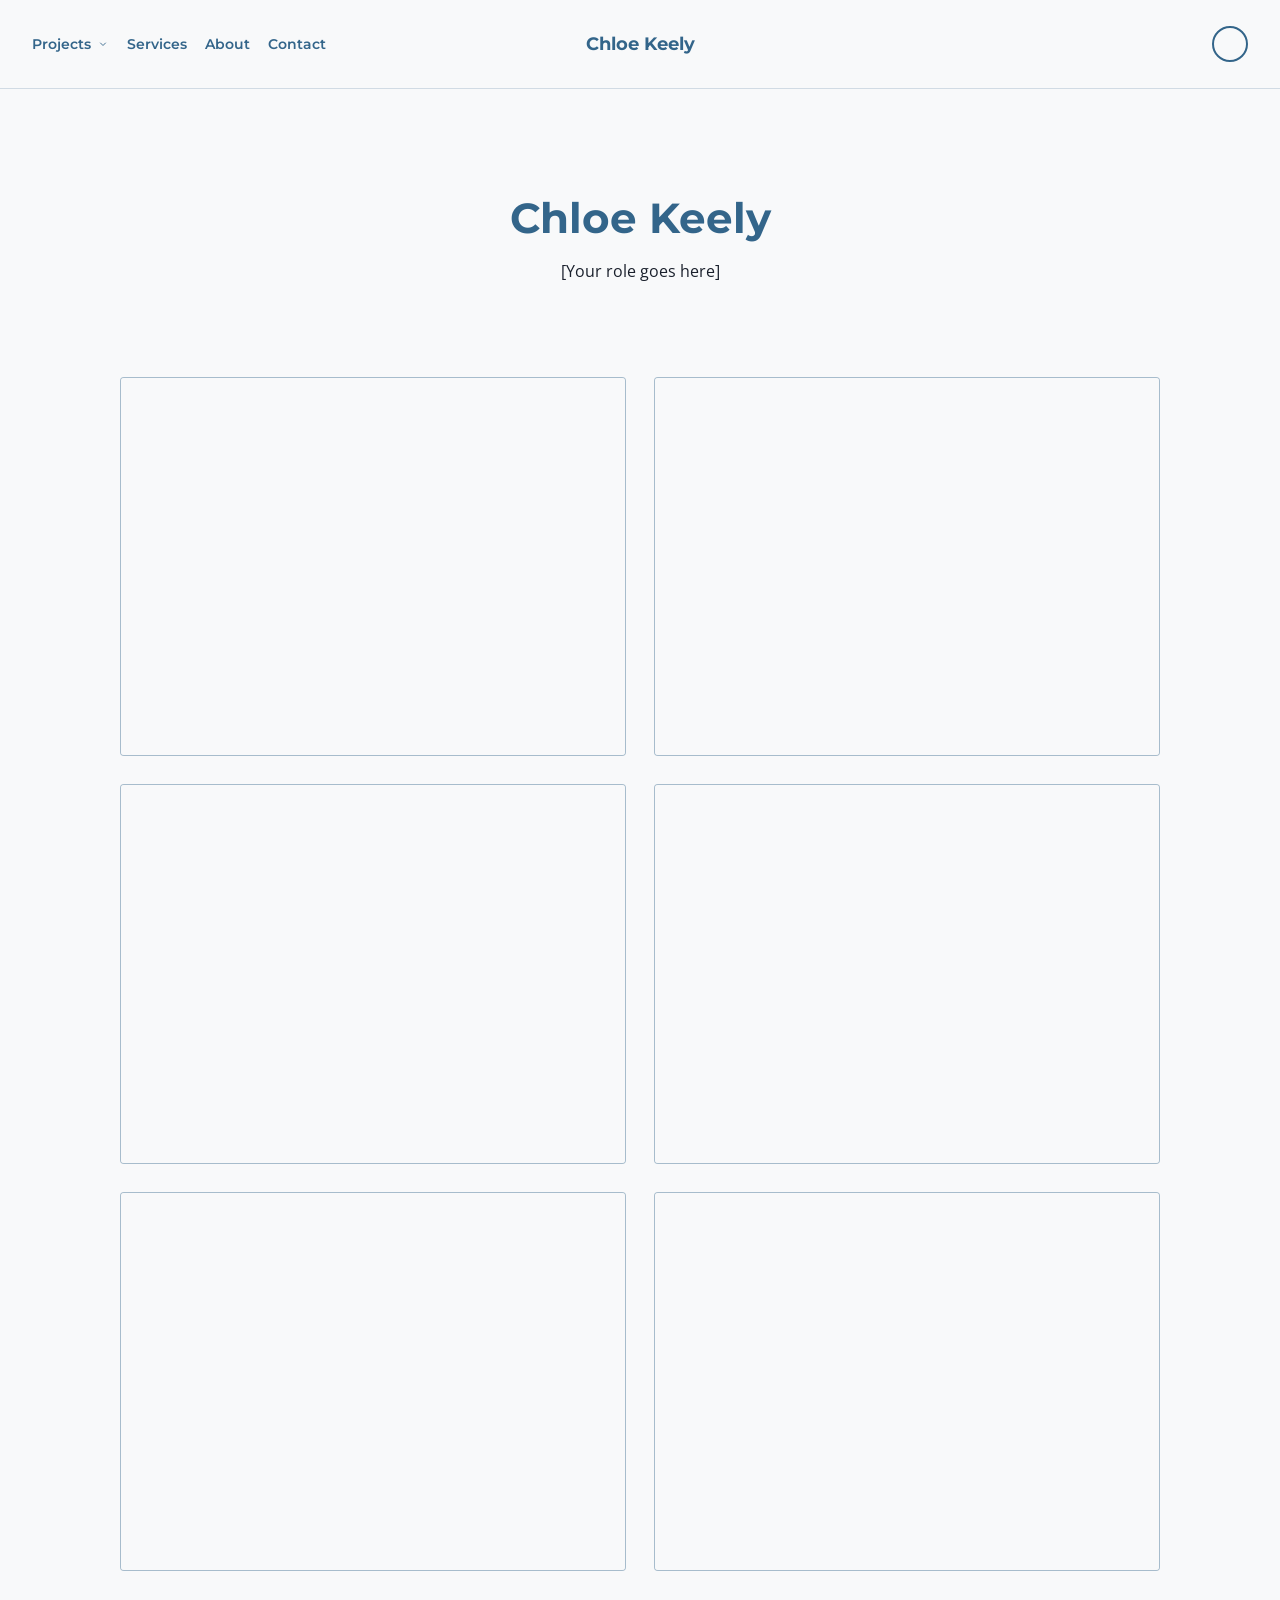
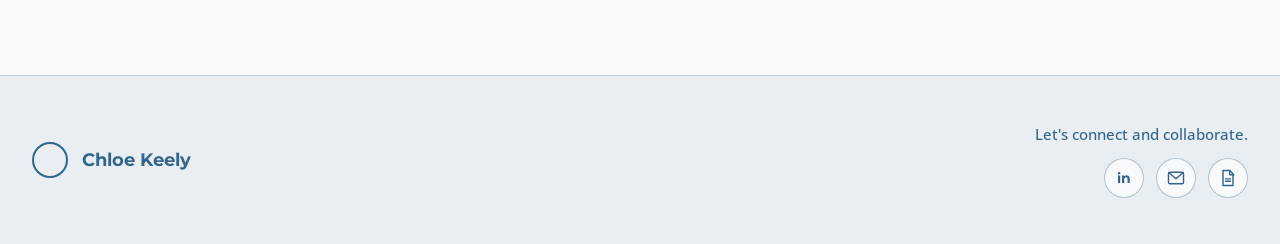
==== index.html @ 915a6cde "New Services Page" ====
<!DOCTYPE html>
<html lang="en">
	<head>
		<meta charset="UTF-8">
		<meta name="viewport" content="width=device-width, initial-scale=1.0">
		<title>Chloe Keely | Portfolio</title>
		<link rel="stylesheet" href="./style.css">
	</head>
	<body>
		<header class="site-header">
			<nav class="site-nav" aria-label="Main navigation">
				<ul class="nav-links">
					<li class="nav-item nav-item--dropdown">
						<a class="nav-dropdown-toggle" href="./index.html#projects">Projects<svg viewBox="0 0 24 24" aria-hidden="true" focusable="false"><path d="m7 10 5 5 5-5"></path></svg></a>
						<ul class="dropdown-menu" id="projects-menu">
							<li><a href="./portfolio-website.html#portfolio-website">Chloe Keely Portfolio Website</a></li>
							<li><a href="./friends-of-the-elephant-seal.html#friends-of-the-elephant-seal">Friends of the Elephant Seal</a></li>
							<li><a href="./meetthecreek.html#meet-the-creek">Meet the Creek</a></li>
							<li><a class="all-projects-link" href="#projects">All projects<svg viewBox="0 0 24 24" aria-hidden="true" focusable="false"><path d="M5 12h14m-6-6 6 6-6 6"></path></svg></a></li>
						</ul>
					</li>
					<li class="nav-item"><a href="./services.html">Services</a></li>
					<li><a href="./about.html#about">About</a></li>
					<li><a href="#contact">Contact</a></li>
				</ul>

				<a class="site-name" href="#home">Chloe Keely</a>

				<span class="nav-icon-placeholder" aria-hidden="true"></span>
			</nav>
		</header>

		<main>
			<section class="hero" id="home" aria-labelledby="hero-title">
				<h1 id="hero-title">Chloe Keely</h1>
				<p class="hero-subtitle">[Your role goes here]</p>
			</section>

			<section class="portfolio" id="projects" aria-label="Selected projects">
				<article class="project-card">
					<a class="project-card-link" href="./portfolio-website.html#portfolio-website">
						<div class="project-image" role="img" aria-label="Chloe Keely Portfolio Website project image placeholder"></div>
						<div class="project-description">
							<h2>Chloe Keely Portfolio Website</h2>
							<p>A portfolio website project. Project details coming soon.</p>
						</div>
					</a>
				</article>
				<article class="project-card">
					<a class="project-card-link" href="./friends-of-the-elephant-seal.html#friends-of-the-elephant-seal">
						<div class="project-image" role="img" aria-label="Friends of the Elephant Seal project image placeholder"></div>
						<div class="project-description">
							<h2>Friends of the Elephant Seal</h2>
							<p>A project for Friends of the Elephant Seal. Project details coming soon.</p>
						</div>
					</a>
				</article>
				<article class="project-card">
					<a class="project-card-link" href="./meetthecreek.html#meet-the-creek">
						<div class="project-image" role="img" aria-label="Meet the Creek project image placeholder"></div>
						<div class="project-description">
							<h2>Meet the Creek</h2>
							<p>Designed an augmented-reality educational experience to promote environmental stewardship.</p>
						</div>
					</a>
				</article>
				<article class="project-card">
					<a class="project-card-link" href="./splunk-cisco.html#splunk-cisco">
						<div class="project-image" role="img" aria-label="Splunk / Cisco project image placeholder"></div>
						<div class="project-description">
							<h2>Splunk / Cisco</h2>
							<p>A project involving Splunk and Cisco. Project details coming soon.</p>
						</div>
					</a>
				</article>
				<article class="project-card">
					<a class="project-card-link" href="./cal-poly-honors-program.html#cal-poly-honors-program">
						<div class="project-image" role="img" aria-label="Cal Poly Honors Program project image placeholder"></div>
						<div class="project-description">
							<h2>Cal Poly Honors Program</h2>
							<p>A project for the Cal Poly Honors Program. Project details coming soon.</p>
						</div>
					</a>
				</article>
				<article class="project-card">
					<div class="project-image" role="img" aria-label="Project placeholder image"></div>
					<div class="project-description">
						<h2>Project Placeholder</h2>
						<p>[Add a short description of this project.]</p>
					</div>
				</article>
			</section>
		</main>

		<footer class="site-footer">
			<div class="footer-inner">
				<div class="footer-brand">
					<span class="nav-icon-placeholder" aria-hidden="true"></span>
					<span class="footer-name">Chloe Keely</span>
				</div>
				<div class="footer-contact">
					<p>Let's connect and collaborate.</p>
					<div class="footer-icons" role="group" aria-label="Contact icon placeholders">
						<span class="footer-icon-placeholder" role="img" aria-label="LinkedIn icon placeholder"><span aria-hidden="true">in</span></span>
						<span class="footer-icon-placeholder" role="img" aria-label="Email icon placeholder">
							<svg viewBox="0 0 24 24" aria-hidden="true" focusable="false">
								<rect x="3" y="5" width="18" height="14" rx="1.5"></rect>
								<path d="m4 6 8 7 8-7"></path>
							</svg>
						</span>
						<span class="footer-icon-placeholder" role="img" aria-label="Resume PDF icon placeholder">
							<svg viewBox="0 0 24 24" aria-hidden="true" focusable="false">
								<path d="M6 3h8l4 4v14H6z"></path>
								<path d="M14 3v5h5M9 13h6M9 16h6"></path>
							</svg>
						</span>
					</div>
				</div>
			</div>
		</footer>
		<script src="./script.js" defer></script>
	</body>
</html>
---- style.css ----
@import url('https://fonts.googleapis.com/css2?family=Montserrat:wght@600;700&family=Open+Sans:wght@400;500&display=swap');

:root {
	color-scheme: light;
	--color-canvas: #F8F9FA;
	--color-text: #1A202C;
	--color-structure: #33658A;
	--color-container: #33658A;
	--color-spotlight: #55DDE0;
	--color-interactive: #55DDE0;
	--font-body: 'Open Sans', sans-serif;
	--font-heading: 'Montserrat', sans-serif;
}

*,
*::before,
*::after {
	box-sizing: border-box;
}

html {
	min-width: 320px;
	scroll-behavior: smooth;
}

body {
	min-height: 100vh;
	margin: 0;
	background: var(--color-canvas);
	color: var(--color-text);
	font-family: var(--font-body);
	font-size: 16px;
	font-weight: 400;
	line-height: 1.6;
}

a {
	color: inherit;
	text-decoration: none;
}

a:focus-visible {
	outline: 3px solid var(--color-interactive);
	outline-offset: 4px;
}

.site-header {
	position: relative;
	z-index: 2;
	border-bottom: 1px solid rgb(51 101 138 / 20%);
}

.site-footer {
	border-top: 1px solid rgb(51 101 138 / 20%);
	background: #E8EEF1;
}

.footer-inner {
	display: flex;
	width: min(100% - 64px, 1280px);
	min-height: 168px;
	margin-inline: auto;
	padding-block: 32px;
	align-items: center;
	justify-content: space-between;
	gap: 32px;
}

.footer-brand {
	display: flex;
	align-items: center;
	gap: 14px;
}

.footer-name {
	color: var(--color-structure);
	font-family: var(--font-heading);
	font-size: 18px;
	font-weight: 700;
}

.footer-contact {
	display: flex;
	flex-direction: column;
	align-items: flex-end;
	gap: 12px;
}

.footer-contact p {
	margin: 0;
	color: var(--color-structure);
	font-size: 15px;
	font-weight: 500;
}

.footer-icons {
	display: flex;
	align-items: center;
	gap: 12px;
}

.footer-icon-placeholder {
	display: grid;
	width: 40px;
	height: 40px;
	place-items: center;
	border: 1px solid rgb(51 101 138 / 36%);
	border-radius: 50%;
	background: var(--color-canvas);
	color: var(--color-structure);
}

.footer-icon-placeholder > span {
	font-family: var(--font-heading);
	font-size: 14px;
	font-weight: 700;
}

.footer-icon-placeholder svg {
	width: 20px;
	height: 20px;
	fill: none;
	stroke: currentColor;
	stroke-linecap: round;
	stroke-linejoin: round;
	stroke-width: 1.7;
}

.site-nav {
	display: grid;
	width: min(100% - 64px, 1280px);
	min-height: 88px;
	margin-inline: auto;
	grid-template-columns: minmax(0, 1fr) auto minmax(0, 1fr);
	align-items: center;
}

.nav-links {
	display: flex;
	align-items: center;
	gap: 18px;
	margin: 0;
	padding: 0;
	list-style: none;
}

.nav-links > li {
	position: relative;
}

.nav-links > li > a,
.nav-dropdown-toggle,
.site-name {
	color: var(--color-structure);
	font-family: var(--font-heading);
	font-size: 14px;
	font-weight: 600;
}

.nav-links > li > a {
	display: inline-block;
	padding-block: 12px;
	transition: color 160ms ease;
}

.nav-dropdown-toggle {
	display: inline-flex;
	align-items: center;
	gap: 6px;
	padding: 12px 0;
	border: 0;
	background: transparent;
	cursor: pointer;
	transition: color 160ms ease;
}

.nav-links > li > a.nav-dropdown-toggle {
	display: inline-flex;
	padding-block: 12px;
}

.nav-dropdown-toggle svg {
	width: 12px;
	height: 12px;
	fill: none;
	stroke: currentColor;
	stroke-linecap: round;
	stroke-linejoin: round;
	stroke-width: 1.8;
	transition: transform 160ms ease;
}

.nav-item--dropdown.is-open > .nav-dropdown-toggle svg,
.nav-item--dropdown:hover > .nav-dropdown-toggle svg,
.nav-item--dropdown:has(> a.nav-dropdown-toggle:focus-visible) > .nav-dropdown-toggle svg {
	transform: rotate(180deg);
}

.nav-links > li > a:hover,
.nav-links > li > a:focus-visible,
.nav-dropdown-toggle:hover,
.nav-dropdown-toggle:focus-visible {
	color: var(--color-container);
	font-weight: 700;
}

.site-name:hover {
	color: var(--color-container);
}

.site-name {
	justify-self: center;
	white-space: nowrap;
	font-size: 18px;
	font-weight: 700;
}

.nav-icon-placeholder {
	width: 36px;
	height: 36px;
	justify-self: end;
	border: 2px solid var(--color-structure);
	border-radius: 50%;
}

.dropdown-menu {
	position: absolute;
	top: 100%;
	left: -16px;
	display: grid;
	min-width: 190px;
	margin: 0;
	padding: 8px;
	border: 1px solid rgb(51 101 138 / 24%);
	border-radius: 4px;
	background: var(--color-canvas);
	box-shadow: 0 12px 28px rgb(51 101 138 / 12%);
	list-style: none;
	opacity: 0;
	pointer-events: none;
	transform: translateY(6px);
	transition: opacity 160ms ease, transform 160ms ease;
	visibility: hidden;
}

.nav-item--dropdown.is-open .dropdown-menu,
.nav-item--dropdown:has(> a.nav-dropdown-toggle:focus-visible) .dropdown-menu {
	opacity: 1;
	pointer-events: auto;
	transform: translateY(0);
	visibility: visible;
}

@media (hover: hover) and (pointer: fine) {
	.nav-item--dropdown:hover .dropdown-menu {
		opacity: 1;
		pointer-events: auto;
		transform: translateY(0);
		visibility: visible;
	}
}

.dropdown-menu a {
	display: block;
	padding: 8px 10px;
	border-radius: 2px;
	color: var(--color-text);
	font-size: 14px;
	line-height: 1.4;
}

.dropdown-menu .all-projects-link {
	display: flex;
	align-items: center;
	justify-content: space-between;
	gap: 16px;
}

.all-projects-link svg {
	flex: 0 0 16px;
	width: 16px;
	height: 16px;
	fill: none;
	stroke: currentColor;
	stroke-linecap: round;
	stroke-linejoin: round;
	stroke-width: 1.8;
}

.dropdown-menu a:hover,
.dropdown-menu a:focus-visible {
	background:
		linear-gradient(135deg, rgb(38 120 183 / 26%), transparent 58%),
		linear-gradient(315deg, rgb(85 221 224 / 22%), transparent 52%),
		var(--color-canvas);
	color: var(--color-structure);
	font-weight: 700;
}

.hero {
	padding: 104px 24px 92px;
	text-align: center;
}

.project-page {
	width: min(100%, 1280px);
	margin-inline: auto;
	padding-inline: clamp(16px, 4vw, 64px);
}

.about-page {
	width: min(100% - 64px, 1120px);
	margin-inline: auto;
}

.about-layout {
	display: grid;
	grid-template-columns: minmax(220px, 0.8fr) minmax(0, 1.2fr);
	align-items: start;
	gap: clamp(32px, 6vw, 80px);
	padding-block: clamp(48px, 8vw, 88px) 96px;
}

.about-portrait {
	display: grid;
	width: 100%;
	aspect-ratio: 3 / 4;
	place-items: center;
	border: 1px solid rgb(51 101 138 / 24%);
	border-radius: 4px;
	background:
		linear-gradient(135deg, rgb(38 120 183 / 26%), transparent 58%),
		linear-gradient(315deg, rgb(85 221 224 / 22%), transparent 52%),
		var(--color-canvas);
	color: var(--color-structure);
	text-align: center;
}

.about-portrait span {
	max-width: 18ch;
	padding: 20px;
	font-family: var(--font-heading);
	font-size: 14px;
	font-weight: 600;
}

.about-copy h1 {
	margin: 0;
	color: var(--color-structure);
	font-family: var(--font-heading);
	font-size: 42px;
	font-weight: 700;
	line-height: 1.2;
}

.about-block {
	margin-top: 28px;
}

.about-block h2 {
	margin: 0 0 8px;
	color: var(--color-structure);
	font-family: var(--font-heading);
	font-size: 18px;
	font-weight: 700;
	line-height: 1.4;
}

.about-block p {
	margin: 0;
	font-size: 16px;
	line-height: 1.6;
}

.about-actions {
	display: flex;
	justify-content: center;
	flex-wrap: wrap;
	gap: 12px;
	margin-top: 32px;
}

.about-action {
	display: inline-flex;
	min-width: 124px;
	padding: 11px 20px;
	align-items: center;
	justify-content: center;
	gap: 8px;
	border: 1px solid var(--color-container);
	border-radius: 8px;
	background: var(--color-container);
	color: #FFFFFF;
	font-family: var(--font-body);
	font-size: 15px;
	font-weight: 600;
	line-height: 1.4;
}

.about-action svg {
	flex: 0 0 18px;
	width: 18px;
	height: 18px;
	fill: none;
	stroke: currentColor;
	stroke-linecap: round;
	stroke-linejoin: round;
	stroke-width: 1.8;
}

.about-action--copy {
	border-color: rgb(51 101 138 / 36%);
	background:
		linear-gradient(135deg, rgb(38 120 183 / 42%), transparent 58%),
		linear-gradient(315deg, rgb(85 221 224 / 36%), transparent 52%),
		var(--color-canvas);
	color: var(--color-text);
}

button.about-action:not(:disabled) {
	cursor: pointer;
}

button.about-action:hover {
	border-color: var(--color-interactive);
	background: var(--color-interactive);
	color: var(--color-text);
}

.about-action:focus-visible {
	outline: 3px solid var(--color-interactive);
	outline-offset: 3px;
}

.about-action:disabled {
	border-color: rgb(51 101 138 / 36%);
	background: #E8EEF1;
	color: var(--color-structure);
}

.about-action--resume:disabled {
	background:
		linear-gradient(135deg, rgb(38 120 183 / 42%), transparent 58%),
		linear-gradient(315deg, rgb(85 221 224 / 36%), transparent 52%),
		var(--color-canvas);
	color: var(--color-text);
}

.email-toast[hidden] {
	display: none;
}

.email-toast {
	position: fixed;
	right: 24px;
	bottom: 24px;
	z-index: 5;
	display: flex;
	max-width: min(400px, calc(100vw - 32px));
	align-items: center;
	gap: 10px;
	padding: 14px 18px;
	border: 1px solid rgb(51 101 138 / 20%);
	border-radius: 8px;
	background: #FFFFFF;
	box-shadow: 0 8px 24px rgb(51 101 138 / 16%);
	color: var(--color-text);
	opacity: 0;
	transform: translateY(8px);
	transition: opacity 180ms ease, transform 180ms ease;
}

.email-toast.is-visible {
	opacity: 1;
	transform: translateY(0);
}

.email-toast-icon {
	flex: 0 0 20px;
	width: 20px;
	height: 20px;
	fill: none;
	stroke: #237A57;
	stroke-linecap: round;
	stroke-linejoin: round;
	stroke-width: 1.8;
}

.project-hero {
	display: grid;
	grid-template-columns: minmax(0, 1.05fr) minmax(280px, 0.95fr);
	align-items: center;
	gap: clamp(32px, 6vw, 80px);
	padding-block: 80px 64px;
}

.project-hero h1 {
	margin: 0;
	color: var(--color-structure);
	font-family: var(--font-heading);
	font-size: 48px;
	font-weight: 700;
	line-height: 1.2;
}

.project-hero p {
	max-width: 66ch;
	margin: 20px 0 0;
	font-size: 18px;
	line-height: 1.65;
}

.project-hero-media {
	display: grid;
	width: 100%;
	aspect-ratio: 4 / 3;
	place-items: center;
	border: 1px solid rgb(51 101 138 / 24%);
	border-radius: 4px;
	background:
		linear-gradient(135deg, rgb(38 120 183 / 26%), transparent 58%),
		linear-gradient(315deg, rgb(85 221 224 / 22%), transparent 52%),
		var(--color-canvas);
	color: var(--color-structure);
}

.project-hero-media span {
	font-family: var(--font-heading);
	font-size: 14px;
	font-weight: 600;
}

.project-facts {
	display: grid;
	grid-template-columns: repeat(3, minmax(0, 1fr));
	gap: 20px;
}

.project-fact {
	min-height: 168px;
	padding: 24px;
	border: 1px solid rgb(51 101 138 / 24%);
	border-top: 4px solid var(--color-interactive);
	border-radius: 4px;
	background: #FFFFFF;
	text-align: center;
}

.project-fact h2 {
	margin: 0;
	color: var(--color-structure);
	font-family: var(--font-heading);
	font-size: 18px;
	font-weight: 700;
	line-height: 1.4;
}

.project-fact p {
	margin: 12px 0 0;
	font-size: 15px;
	line-height: 1.55;
}

.project-overview {
	display: grid;
	grid-template-columns: minmax(180px, 1fr) minmax(0, 2fr);
	gap: 32px;
	margin-top: 64px;
	padding-block: 32px 40px;
	border-top: 1px solid rgb(51 101 138 / 24%);
	border-bottom: 1px solid rgb(51 101 138 / 24%);
}

.project-overview h2 {
	margin: 0;
	color: var(--color-structure);
	font-family: var(--font-heading);
	font-size: 28px;
	font-weight: 700;
	line-height: 1.3;
}

.project-overview p {
	max-width: 68ch;
	margin: 0;
	font-size: 16px;
	line-height: 1.7;
}

.project-copy-section {
	max-width: 76ch;
}

.project-detail-section {
	padding-block: 40px;
}

.project-copy-section h2 {
	margin: 0;
	color: var(--color-structure);
	font-family: var(--font-heading);
	font-size: 28px;
	font-weight: 700;
	line-height: 1.3;
}

.project-copy-section p {
	margin: 16px 0 0;
	font-size: 16px;
	line-height: 1.7;
}

.services-page {
	width: min(100% - 64px, 1120px);
	margin-inline: auto;
}

.services-hero {
	display: grid;
	grid-template-columns: minmax(0, 1fr) minmax(280px, 0.9fr);
	align-items: center;
	gap: clamp(32px, 6vw, 80px);
	padding-block: 80px 64px;
	border-bottom: 1px solid rgb(51 101 138 / 24%);
}

.services-hero h1 {
	margin: 0;
	color: var(--color-structure);
	font-family: var(--font-heading);
	font-size: 48px;
	font-weight: 700;
	line-height: 1.2;
}

.services-hero p {
	max-width: 56ch;
	margin: 0;
	padding-left: 24px;
	border-left: 4px solid var(--color-interactive);
	font-size: 18px;
	line-height: 1.65;
}

.service-list {
	display: grid;
	grid-template-columns: repeat(3, minmax(0, 1fr));
	gap: 20px;
	padding-block: 40px 72px;
}

.service-card {
	min-height: 220px;
	padding: 28px 24px;
	border: 1px solid rgb(51 101 138 / 24%);
	border-top: 4px solid var(--color-interactive);
	border-radius: 4px;
	background: #FFFFFF;
	text-align: center;
}

.service-card h2 {
	margin: 0;
	color: var(--color-structure);
	font-family: var(--font-heading);
	font-size: 20px;
	font-weight: 700;
	line-height: 1.4;
}

.service-card p {
	margin: 14px 0 0;
	font-size: 15px;
	line-height: 1.6;
}

.work-history {
	padding-block: 40px 80px;
	border-top: 1px solid rgb(51 101 138 / 24%);
}

.work-history > h2 {
	margin: 0 0 28px;
	color: var(--color-structure);
	font-family: var(--font-heading);
	font-size: 32px;
	font-weight: 700;
	line-height: 1.3;
}

.experience + .experience {
	margin-top: 32px;
}

.experience-header {
	display: flex;
	flex-wrap: wrap;
	align-items: center;
	justify-content: space-between;
	gap: 20px;
	margin-bottom: 16px;
}

.experience-header h3 {
	margin: 0;
	color: #2678B7;
	font-family: var(--font-heading);
	font-size: 20px;
	font-weight: 700;
	line-height: 1.4;
}

.experience-dates {
	margin: 0;
	margin-left: auto;
	padding: 6px 12px;
	border: 1px solid rgb(51 101 138 / 36%);
	border-radius: 999px;
	background: transparent;
	color: var(--color-text);
	font-size: 13px;
	font-weight: 400;
	line-height: 1.4;
	text-align: center;
	white-space: nowrap;
}

.experience-description {
	padding: 22px 24px;
	border: 1px solid rgb(51 101 138 / 24%);
	border-radius: 4px;
	background: #FFFFFF;
}

.experience-summary {
	margin: 0;
	font-size: 15px;
	line-height: 1.6;
}

.experience-description details {
	margin-top: 12px;
}

.experience-description summary {
	display: flex;
	width: fit-content;
	align-items: center;
	gap: 8px;
	color: #2678B7;
	cursor: pointer;
	font-size: 14px;
	font-weight: 600;
}

.experience-description summary::after {
	content: "+";
	font-size: 18px;
	line-height: 1;
}

.experience-description details[open] summary::after {
	content: "-";
}

.experience-description details ul {
	display: grid;
	gap: 8px;
	margin: 14px 0 0;
	padding-left: 20px;
	font-size: 14px;
}

.experience-meta,
.experience-meta-group {
	display: flex;
	align-items: center;
	flex-wrap: wrap;
	gap: 8px;
}

.experience-meta {
	justify-content: space-between;
	gap: 14px 24px;
	margin-top: 18px;
	padding-top: 16px;
	border-top: 1px solid rgb(51 101 138 / 24%);
}

.experience-meta-group {
	gap: 8px;
}

.experience-label {
	font-size: 13px;
	font-weight: 700;
}

.project-pill {
	display: inline-flex;
	min-height: 30px;
	align-items: center;
	padding: 5px 11px;
	border-radius: 999px;
	font-size: 12px;
	font-weight: 400;
	line-height: 1.3;
}

.project-pill {
	border: 1px solid rgb(51 101 138 / 36%);
	background:
		linear-gradient(135deg, rgb(38 120 183 / 42%), transparent 58%),
		linear-gradient(315deg, rgb(85 221 224 / 36%), transparent 52%),
		var(--color-canvas);
	color: var(--color-text);
}

.tag-label {
	font-size: 12px;
	font-weight: 600;
	line-height: 1.3;
}

.tag-label--design {
	color: #C2185B;
}

.tag-label--ux-writing {
	color: #7B1FA2;
}

.tag-label--technical-writing {
	color: #2E7D32;
}

.project-pill:hover {
	background: var(--color-interactive);
}

.project-pill:focus-visible,
.experience-description summary:focus-visible {
	outline: 3px solid var(--color-interactive);
	outline-offset: 3px;
}

.project-timeline {
	position: relative;
	margin: 16px 0 0;
	padding: 0;
	list-style: none;
}

.project-timeline::before {
	position: absolute;
	top: 22px;
	bottom: 22px;
	left: 21px;
	width: 2px;
	background: rgb(51 101 138 / 35%);
	content: "";
}

.timeline-stage {
	position: relative;
	display: grid;
	grid-template-columns: 44px minmax(0, 1fr);
	column-gap: 20px;
	padding-bottom: 28px;
}

.timeline-stage:last-child {
	padding-bottom: 0;
}

.timeline-number {
	position: relative;
	z-index: 1;
	display: grid;
	width: 44px;
	height: 44px;
	place-items: center;
	border-radius: 50%;
	background: #2678B7;
	color: var(--color-canvas);
	font-family: var(--font-heading);
	font-size: 16px;
	font-weight: 700;
}

.timeline-entry {
	min-width: 0;
	padding-top: 7px;
}

.timeline-entry h3 {
	margin: 0;
	color: var(--color-structure);
	font-family: var(--font-heading);
	font-size: 20px;
	font-weight: 700;
	line-height: 1.4;
}

.timeline-details {
	margin-top: 14px;
}

.timeline-details > :first-child {
	margin-top: 0;
}

.timeline-details > :last-child {
	margin-bottom: 0;
}

.timeline-details img,
.timeline-details video {
	display: block;
	max-width: 100%;
	height: auto;
}

.timeline-details figure {
	max-width: 100%;
	margin-inline: 0;
}

.hero h1 {
	margin: 0;
	color: var(--color-structure);
	font-family: var(--font-heading);
	font-size: 42px;
	font-weight: 700;
	line-height: 1.2;
}

.hero-subtitle {
	margin: 16px 0 0;
	color: var(--color-text);
	font-size: 16px;
	line-height: 1.6;
}

.portfolio {
	display: grid;
	width: min(100% - 64px, 1040px);
	margin: 0 auto;
	padding-bottom: 104px;
	grid-template-columns: repeat(2, minmax(0, 1fr));
	gap: 28px;
}

.project-card {
	position: relative;
	overflow: hidden;
	min-width: 0;
	border: 1px solid rgb(51 101 138 / 36%);
	border-radius: 4px;
	background: #E8EEF1;
	aspect-ratio: 4 / 3;
	isolation: isolate;
}

.project-card-link {
	position: absolute;
	inset: 0;
	display: block;
	color: inherit;
	text-decoration: none;
}

.project-image {
	position: absolute;
	inset: 0;
	background: var(--color-canvas);
}

.project-tag {
	display: inline-flex;
	width: fit-content;
	align-items: center;
	padding: 4px 9px;
	border-radius: 2px;
	background: var(--color-spotlight);
	color: var(--color-structure);
	font-family: var(--font-heading);
	font-size: 12px;
	font-weight: 700;
	letter-spacing: 0.05em;
	line-height: 1.4;
}

.project-description {
	position: absolute;
	inset: 0;
	display: flex;
	flex-direction: column;
	justify-content: center;
	padding: 32px;
	background:
		linear-gradient(135deg, rgb(38 120 183 / 26%), transparent 58%),
		linear-gradient(315deg, rgb(85 221 224 / 22%), transparent 52%),
		var(--color-canvas);
	color: var(--color-structure);
	opacity: 0;
	transition: opacity 200ms ease;
}

.project-card:hover .project-description,
.project-card:focus-within .project-description {
	opacity: 1;
}

.project-description h2 {
	margin: 0 0 12px;
	color: var(--color-structure);
	font-family: var(--font-heading);
	font-size: 28px;
	font-weight: 600;
	line-height: 1.3;
}

.project-description p {
	max-width: 38ch;
	margin: 0;
	font-size: 16px;
	line-height: 1.6;
}

@media (max-width: 960px) {
	.site-nav {
		width: min(100% - 40px, 600px);
		min-height: 76px;
		grid-template-columns: minmax(0, 1fr) auto minmax(0, 1fr);
		row-gap: 0;
	}

	.nav-links {
		grid-column: 1 / -1;
		grid-row: 2;
		justify-content: center;
		gap: clamp(14px, 4vw, 28px);
		padding-bottom: 14px;
	}

	.site-name {
		grid-column: 2;
		grid-row: 1;
		justify-self: center;
	}

	.nav-icon-placeholder {
		grid-column: 3;
		grid-row: 1;
	}

	.footer-inner {
		width: min(100% - 40px, 600px);
		min-height: 148px;
	}
}

@media (max-width: 760px) {

	.hero {
		padding-block: 76px 68px;
	}

	.portfolio {
		width: min(100% - 40px, 600px);
		gap: 20px;
	}

	.project-description {
		padding: 24px;
	}

	.project-description h2 {
		font-size: 24px;
	}

	.project-hero {
		grid-template-columns: 1fr;
		gap: 28px;
		padding-block: 64px 48px;
	}

	.services-page {
		width: min(100% - 40px, 600px);
	}

	.services-hero {
		grid-template-columns: 1fr;
		gap: 20px;
		padding-block: 60px 48px;
	}

	.services-hero h1 {
		font-size: 40px;
	}

	.services-hero p {
		font-size: 16px;
	}

	.service-list {
		grid-template-columns: 1fr;
		gap: 14px;
		padding-block: 28px 48px;
	}

	.service-card {
		min-height: 0;
		padding: 24px 20px;
	}

	.work-history {
		padding-block: 32px 56px;
	}

	.work-history > h2 {
		margin-bottom: 20px;
		font-size: 28px;
	}

	.experience-description {
		padding: 18px;
	}

	.experience-meta {
		align-items: flex-start;
		flex-direction: column;
	}

	.about-page {
		width: min(100% - 40px, 600px);
	}

	.about-layout {
		grid-template-columns: minmax(0, 1fr);
		gap: 32px;
		padding-block: 44px 64px;
	}

	.about-portrait {
		width: min(100%, 280px);
		margin-inline: auto;
	}

	.about-copy h1 {
		font-size: 36px;
	}

	.project-facts {
		gap: 14px;
	}

	.project-fact {
		min-height: 0;
		padding: 20px 16px;
	}

	.project-overview {
		grid-template-columns: 1fr;
		gap: 16px;
		margin-top: 40px;
		padding-block: 28px 32px;
	}

	.timeline-stage {
		column-gap: 16px;
		padding-bottom: 24px;
	}

	.project-detail-section {
		padding-block: 32px;
	}
}

@media (max-width: 520px) {
	.footer-inner {
		width: calc(100% - 32px);
		padding-block: 28px;
		align-items: flex-start;
		flex-direction: column;
		gap: 24px;
	}

	.footer-contact {
		align-items: flex-start;
	}

	.site-nav {
		width: calc(100% - 32px);
	}

	.nav-links {
		justify-content: space-between;
		gap: 8px;
	}

	.nav-links > li > a {
		font-size: 12px;
	}

	.nav-dropdown-toggle {
		font-size: 12px;
	}

	.about-page {
		width: calc(100% - 32px);
	}

	.about-layout {
		padding-block: 36px 48px;
	}

	.email-toast {
		right: 16px;
		bottom: 16px;
		left: 16px;
		max-width: none;
		padding: 12px 14px;
	}

	.hero {
		padding-block: 64px 56px;
	}

	.hero h1 {
		font-size: 36px;
	}

	.project-hero {
		padding-block: 52px 40px;
	}

	.project-hero h1 {
		font-size: 36px;
	}

	.project-hero p {
		margin-top: 16px;
		font-size: 16px;
	}

	.project-facts {
		grid-template-columns: 1fr;
		gap: 12px;
	}

	.project-fact {
		padding: 18px 16px;
	}

	.project-fact p {
		max-width: 36ch;
		margin-inline: auto;
	}

	.project-overview h2 {
		font-size: 24px;
	}

	.project-copy-section h2 {
		font-size: 24px;
	}

	.timeline-stage {
		grid-template-columns: 40px minmax(0, 1fr);
		column-gap: 12px;
		padding-bottom: 20px;
	}

	.project-timeline::before {
		left: 19px;
	}

	.timeline-number {
		width: 40px;
		height: 40px;
		font-size: 15px;
	}

	.timeline-entry {
		padding-top: 5px;
	}

	.timeline-entry h3 {
		font-size: 18px;
	}

	.timeline-details {
		margin-top: 10px;
	}

	.portfolio {
		width: calc(100% - 32px);
		grid-template-columns: 1fr;
		gap: 18px;
		padding-bottom: 64px;
	}

	.project-card {
		aspect-ratio: 4 / 3;
	}
}

@media (hover: none) {
	.project-description {
		justify-content: flex-end;
		padding: 24px;
		background:
			linear-gradient(135deg, rgb(38 120 183 / 26%), transparent 58%),
			linear-gradient(315deg, rgb(85 221 224 / 22%), transparent 52%),
			var(--color-canvas);
		opacity: 1;
	}

	.project-description h2 {
		margin-bottom: 6px;
		font-size: 24px;
	}

	.project-description p {
		font-size: 14px;
		line-height: 1.4;
	}
}

@media (prefers-reduced-motion: reduce) {
	*,
	*::before,
	*::after {
		scroll-behavior: auto !important;
		transition-duration: 0.01ms !important;
	}
}
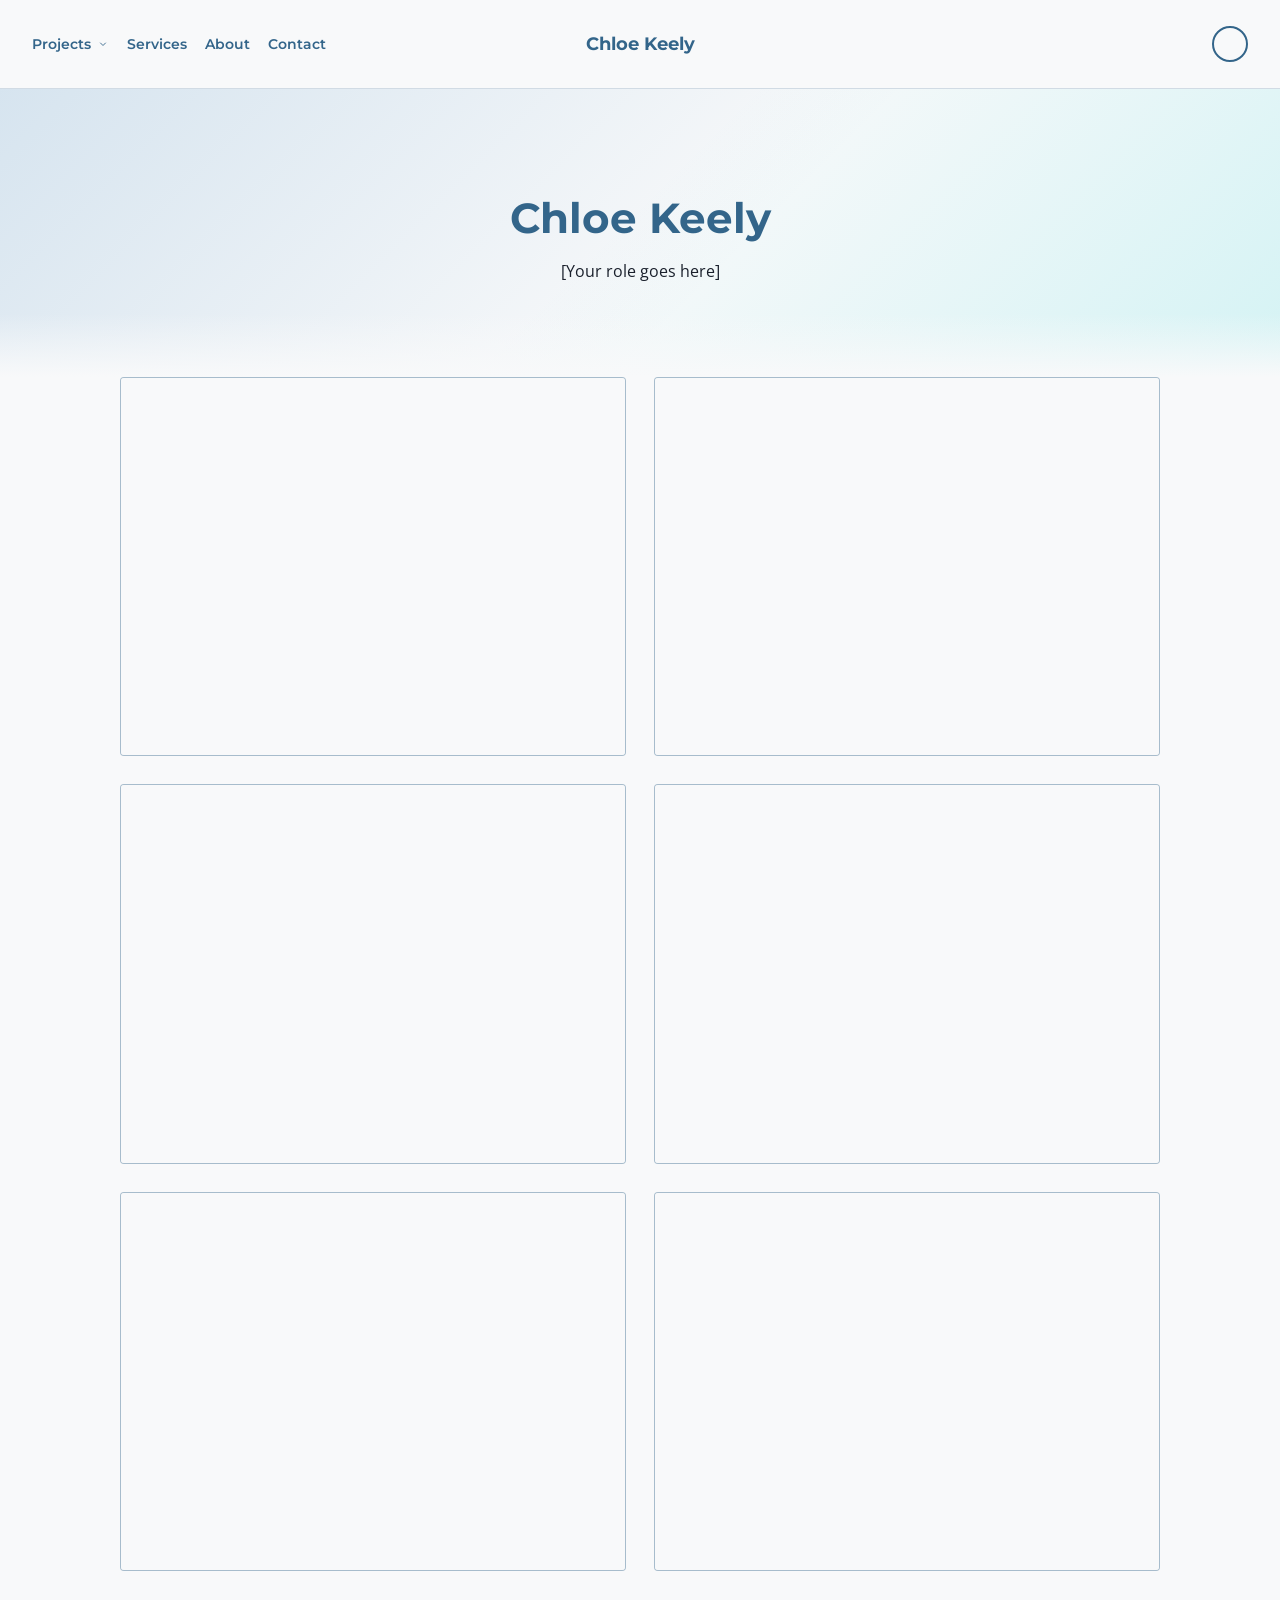
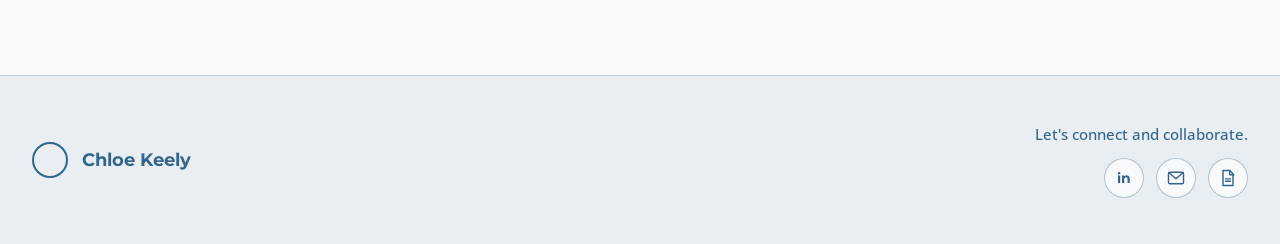
==== commit db53d3fb: "Services Page and Mobile UI" ====
--- a/index.html
+++ b/index.html
@@ -20,7 +20,7 @@
 						</ul>
 					</li>
 					<li class="nav-item"><a href="./services.html">Services</a></li>
-					<li><a href="./about.html#about">About</a></li>
+					<li><a href="./about.html">About</a></li>
 					<li><a href="#contact">Contact</a></li>
 				</ul>
 
--- a/style.css
+++ b/style.css
@@ -299,6 +299,11 @@
 
 .hero {
 	padding: 104px 24px 92px;
+	background:
+		linear-gradient(to bottom, transparent 78%, var(--color-canvas) 100%),
+		linear-gradient(135deg, rgb(38 120 183 / 16%), transparent 58%),
+		linear-gradient(315deg, rgb(85 221 224 / 22%), transparent 52%),
+		var(--color-canvas);
 	text-align: center;
 }
 
@@ -615,13 +620,33 @@
 	margin-inline: auto;
 }
 
+.services-overview {
+	position: relative;
+	isolation: isolate;
+}
+
+.services-overview::before {
+	position: absolute;
+	z-index: -1;
+	top: 0;
+	bottom: 0;
+	left: 50%;
+	width: 100vw;
+	transform: translateX(-50%);
+	background:
+		linear-gradient(to bottom, transparent 78%, var(--color-canvas) 100%),
+		linear-gradient(135deg, rgb(38 120 183 / 16%), transparent 58%),
+		linear-gradient(315deg, rgb(85 221 224 / 22%), transparent 52%),
+		var(--color-canvas);
+	content: "";
+}
+
 .services-hero {
 	display: grid;
-	grid-template-columns: minmax(0, 1fr) minmax(280px, 0.9fr);
-	align-items: center;
-	gap: clamp(32px, 6vw, 80px);
-	padding-block: 80px 64px;
-	border-bottom: 1px solid rgb(51 101 138 / 24%);
+	grid-template-columns: 1fr;
+	align-items: start;
+	gap: 16px;
+	padding-block: 80px 32px;
 }
 
 .services-hero h1 {
@@ -634,10 +659,7 @@
 }
 
 .services-hero p {
-	max-width: 56ch;
-	margin: 0;
-	padding-left: 24px;
-	border-left: 4px solid var(--color-interactive);
+	margin: 0;
 	font-size: 18px;
 	line-height: 1.65;
 }
@@ -646,22 +668,34 @@
 	display: grid;
 	grid-template-columns: repeat(3, minmax(0, 1fr));
 	gap: 20px;
-	padding-block: 40px 72px;
+	padding-block: 16px 72px;
 }
 
 .service-card {
 	min-height: 220px;
 	padding: 28px 24px;
 	border: 1px solid rgb(51 101 138 / 24%);
-	border-top: 4px solid var(--color-interactive);
+	border-top: 4px solid var(--service-color, var(--color-interactive));
 	border-radius: 4px;
 	background: #FFFFFF;
 	text-align: center;
 }
 
+.service-card--ux-design {
+	--service-color: #736ED1;
+}
+
+.service-card--content-design {
+	--service-color: #1B8BBB;
+}
+
+.service-card--technical-writing {
+	--service-color: #08A5A3;
+}
+
 .service-card h2 {
 	margin: 0;
-	color: var(--color-structure);
+	color: var(--service-color, var(--color-structure));
 	font-family: var(--font-heading);
 	font-size: 20px;
 	font-weight: 700;
@@ -693,14 +727,17 @@
 }
 
 .experience-header {
-	display: flex;
-	flex-wrap: wrap;
+	display: grid;
+	grid-template-columns: auto auto minmax(0, 1fr);
 	align-items: center;
-	justify-content: space-between;
-	gap: 20px;
+	gap: 12px;
 	margin-bottom: 16px;
 }
 
+.experience-heading {
+	min-width: 0;
+}
+
 .experience-header h3 {
 	margin: 0;
 	color: #2678B7;
@@ -712,7 +749,7 @@
 
 .experience-dates {
 	margin: 0;
-	margin-left: auto;
+	justify-self: end;
 	padding: 6px 12px;
 	border: 1px solid rgb(51 101 138 / 36%);
 	border-radius: 999px;
@@ -791,54 +828,64 @@
 	gap: 8px;
 }
 
+.experience-tags {
+	display: flex;
+	align-items: center;
+	gap: 6px;
+}
+
 .experience-label {
 	font-size: 13px;
 	font-weight: 700;
 }
 
-.project-pill {
-	display: inline-flex;
-	min-height: 30px;
-	align-items: center;
-	padding: 5px 11px;
-	border-radius: 999px;
-	font-size: 12px;
-	font-weight: 400;
-	line-height: 1.3;
-}
-
-.project-pill {
-	border: 1px solid rgb(51 101 138 / 36%);
-	background:
-		linear-gradient(135deg, rgb(38 120 183 / 42%), transparent 58%),
-		linear-gradient(315deg, rgb(85 221 224 / 36%), transparent 52%),
-		var(--color-canvas);
-	color: var(--color-text);
-}
-
-.tag-label {
-	font-size: 12px;
+.project-link {
+	color: #2678B7;
+	font-size: 13px;
 	font-weight: 600;
 	line-height: 1.3;
+	text-decoration: underline;
+	text-underline-offset: 3px;
+}
+
+.tag-label {
+	display: grid;
+	width: 28px;
+	height: 28px;
+	flex: 0 0 28px;
+	place-items: center;
+	border: 1px solid var(--service-color);
+	border-radius: 4px;
+	background:
+		linear-gradient(135deg, rgb(var(--service-color-rgb) / 14%) 0%, transparent 78%),
+		#F8F9FA;
+	color: var(--service-color);
+	font-family: var(--font-heading);
+	font-size: 12px;
+	font-weight: 700;
+	line-height: 1;
 }
 
 .tag-label--design {
-	color: #C2185B;
-}
-
-.tag-label--ux-writing {
-	color: #7B1FA2;
+	--service-color: #736ED1;
+	--service-color-rgb: 115 110 209;
+}
+
+.tag-label--content-design {
+	--service-color: #1B8BBB;
+	--service-color-rgb: 27 139 187;
 }
 
 .tag-label--technical-writing {
-	color: #2E7D32;
-}
-
-.project-pill:hover {
-	background: var(--color-interactive);
-}
-
-.project-pill:focus-visible,
+	--service-color: #08A5A3;
+	--service-color-rgb: 8 165 163;
+}
+
+.project-link:hover {
+	color: var(--color-structure);
+}
+
+.project-link:focus-visible,
 .experience-description summary:focus-visible {
 	outline: 3px solid var(--color-interactive);
 	outline-offset: 3px;
@@ -1093,7 +1140,11 @@
 	.services-hero {
 		grid-template-columns: 1fr;
 		gap: 20px;
-		padding-block: 60px 48px;
+		padding-block: 60px 24px;
+	}
+
+	.services-overview::before {
+		bottom: 0;
 	}
 
 	.services-hero h1 {
@@ -1102,12 +1153,38 @@
 
 	.services-hero p {
 		font-size: 16px;
+	}
+
+	.services-page .experience-header {
+		grid-template-columns: max-content max-content;
+		justify-content: start;
+		gap: 8px;
+	}
+
+	.services-page .experience-tags {
+		gap: 4px;
+	}
+
+	.services-page .experience-dates {
+		grid-column: 1 / -1;
+		justify-self: start;
+		padding: 0;
+		border: 0;
+		text-align: left;
+		white-space: normal;
+	}
+
+	.services-page .tag-label {
+		width: 24px;
+		height: 24px;
+		flex-basis: 24px;
+		font-size: 10px;
 	}
 
 	.service-list {
 		grid-template-columns: 1fr;
 		gap: 14px;
-		padding-block: 28px 48px;
+		padding-block: 12px 48px;
 	}
 
 	.service-card {
@@ -1175,6 +1252,27 @@
 
 	.project-detail-section {
 		padding-block: 32px;
+	}
+}
+
+@media (max-width: 360px) {
+	.services-page .experience-header {
+		column-gap: 6px;
+	}
+
+	.services-page .experience-header h3 {
+		font-size: 18px;
+	}
+
+	.services-page .experience-tags {
+		gap: 3px;
+	}
+
+	.services-page .tag-label {
+		width: 20px;
+		height: 20px;
+		flex-basis: 20px;
+		font-size: 10px;
 	}
 }
 
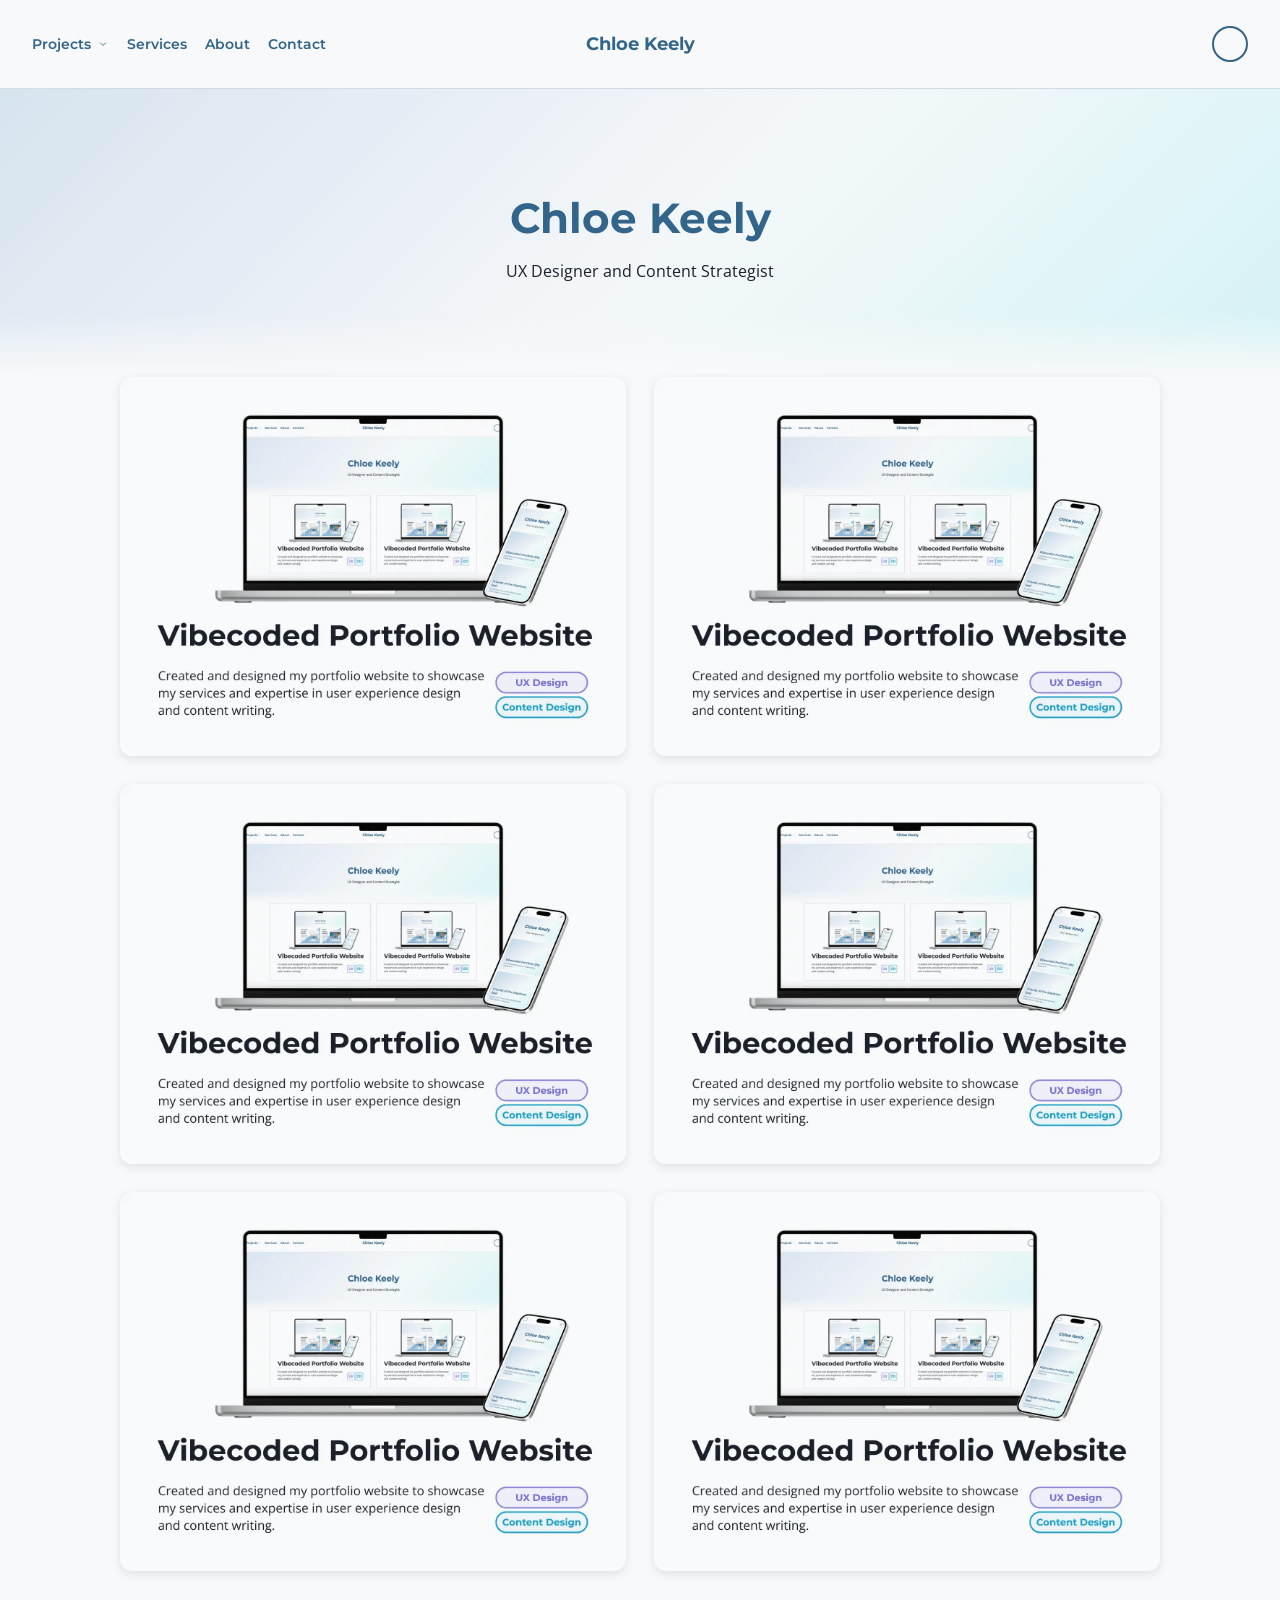
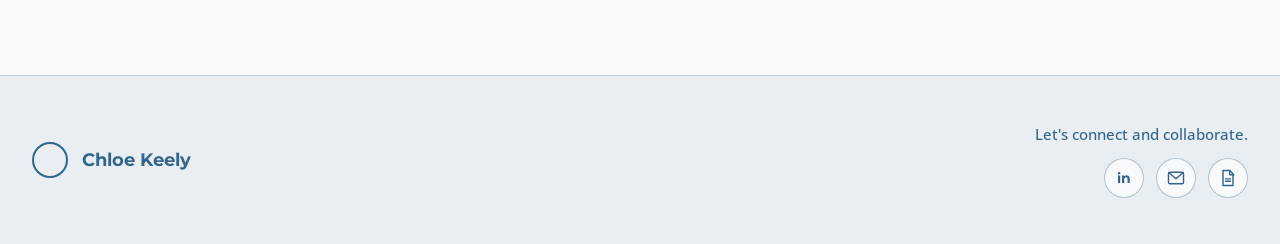
==== commit 1c8357b0: "Placeholder Cards and Home Page Border Change" ====
--- a/index.html
+++ b/index.html
@@ -4,16 +4,20 @@
 		<meta charset="UTF-8">
 		<meta name="viewport" content="width=device-width, initial-scale=1.0">
 		<title>Chloe Keely | Portfolio</title>
+		<link rel="preconnect" href="https://fonts.googleapis.com">
+		<link rel="preconnect" href="https://fonts.gstatic.com" crossorigin>
+		<link href="https://fonts.googleapis.com/css2?family=Montserrat:wght@600;700&family=Open+Sans:wght@400;500;600;700&display=swap" rel="stylesheet">
 		<link rel="stylesheet" href="./style.css">
 	</head>
 	<body>
+		<a class="skip-link" href="#main-content">Skip to main content</a>
 		<header class="site-header">
 			<nav class="site-nav" aria-label="Main navigation">
-				<ul class="nav-links">
+				<ul class="nav-links" id="main-menu">
 					<li class="nav-item nav-item--dropdown">
 						<a class="nav-dropdown-toggle" href="./index.html#projects">Projects<svg viewBox="0 0 24 24" aria-hidden="true" focusable="false"><path d="m7 10 5 5 5-5"></path></svg></a>
 						<ul class="dropdown-menu" id="projects-menu">
-							<li><a href="./portfolio-website.html#portfolio-website">Chloe Keely Portfolio Website</a></li>
+							<li><a href="./portfolio-website.html#portfolio-website">Vibecoded Portfolio Site</a></li>
 							<li><a href="./friends-of-the-elephant-seal.html#friends-of-the-elephant-seal">Friends of the Elephant Seal</a></li>
 							<li><a href="./meetthecreek.html#meet-the-creek">Meet the Creek</a></li>
 							<li><a class="all-projects-link" href="#projects">All projects<svg viewBox="0 0 24 24" aria-hidden="true" focusable="false"><path d="M5 12h14m-6-6 6 6-6 6"></path></svg></a></li>
@@ -21,52 +25,55 @@
 					</li>
 					<li class="nav-item"><a href="./services.html">Services</a></li>
 					<li><a href="./about.html">About</a></li>
-					<li><a href="#contact">Contact</a></li>
+					<li><a href="./contact.html">Contact</a></li>
 				</ul>
 
 				<a class="site-name" href="#home">Chloe Keely</a>
 
 				<span class="nav-icon-placeholder" aria-hidden="true"></span>
+				<button class="mobile-menu-toggle" type="button" aria-label="Open menu" aria-expanded="false" aria-controls="main-menu" data-mobile-menu-toggle>
+					<svg viewBox="0 0 24 24" aria-hidden="true" focusable="false"><path d="M4 6h16M4 12h16M4 18h16"></path></svg>
+				</button>
 			</nav>
 		</header>
 
-		<main>
+		<main id="main-content">
 			<section class="hero" id="home" aria-labelledby="hero-title">
 				<h1 id="hero-title">Chloe Keely</h1>
-				<p class="hero-subtitle">[Your role goes here]</p>
+				<p class="hero-subtitle">UX Designer and Content Strategist</p>
 			</section>
 
 			<section class="portfolio" id="projects" aria-label="Selected projects">
 				<article class="project-card">
 					<a class="project-card-link" href="./portfolio-website.html#portfolio-website">
-						<div class="project-image" role="img" aria-label="Chloe Keely Portfolio Website project image placeholder"></div>
+						<img class="project-image" src="./Media/Optimized/Vibecoded%20Portfolio%20Site.webp" alt="Overview of my vibecoded portfolio project. Includes desktop and mobile previews of the portfolio, and also includes icons for GitHub, Microsoft Copilot, VS Code, Google Gemini, and Markdown." loading="lazy" decoding="async">
 						<div class="project-description">
-							<h2>Chloe Keely Portfolio Website</h2>
-							<p>A portfolio website project. Project details coming soon.</p>
+								<h2>Vibecoded Portfolio Site</h2>
+							<p>Created and designed my portfolio website to showcase my services and expertise in user experience design and content writing.</p>
 						</div>
 					</a>
 				</article>
 				<article class="project-card">
 					<a class="project-card-link" href="./friends-of-the-elephant-seal.html#friends-of-the-elephant-seal">
-						<div class="project-image" role="img" aria-label="Friends of the Elephant Seal project image placeholder"></div>
+						<img class="project-image" src="./Media/Optimized/Vibecoded%20Portfolio%20Site.webp" alt="Overview of my Friends of the Elephant Seal project. Includes desktop and mobile previews of their website, and also includes icons for Figma, Google Analytics, WordPress, and Google Slides." loading="lazy" decoding="async">
 						<div class="project-description">
 							<h2>Friends of the Elephant Seal</h2>
-							<p>A project for Friends of the Elephant Seal. Project details coming soon.</p>
+							<p>Implemented strategic site revisions based on user-experience research and Google Analytics data. Partnered with nonprofit Friends of the Elephant Seal.</p>
 						</div>
 					</a>
 				</article>
 				<article class="project-card">
 					<a class="project-card-link" href="./meetthecreek.html#meet-the-creek">
-						<div class="project-image" role="img" aria-label="Meet the Creek project image placeholder"></div>
+						<img class="project-image" src="./Media/Optimized/Vibecoded%20Portfolio%20Site.webp" alt="Overview of my Meet the Creek project. Includes a picture of signage that I designed, and also includes icons for Figma and Tobii Pro Eye Tracker." loading="lazy" decoding="async">
 						<div class="project-description">
 							<h2>Meet the Creek</h2>
-							<p>Designed an augmented-reality educational experience to promote environmental stewardship.</p>
+							<p>Designed an educational game with augmented-reality features to promote environmental stewardship. Partnered with nonprofit Creek Lands Conservation.</p>
 						</div>
 					</a>
 				</article>
 				<article class="project-card">
 					<a class="project-card-link" href="./splunk-cisco.html#splunk-cisco">
-						<div class="project-image" role="img" aria-label="Splunk / Cisco project image placeholder"></div>
+						<img class="project-image" src="./Media/Optimized/Vibecoded%20Portfolio%20Site.webp" alt="Splunk / Cisco project image" loading="lazy" decoding="async">
 						<div class="project-description">
 							<h2>Splunk / Cisco</h2>
 							<p>A project involving Splunk and Cisco. Project details coming soon.</p>
@@ -75,7 +82,7 @@
 				</article>
 				<article class="project-card">
 					<a class="project-card-link" href="./cal-poly-honors-program.html#cal-poly-honors-program">
-						<div class="project-image" role="img" aria-label="Cal Poly Honors Program project image placeholder"></div>
+						<img class="project-image" src="./Media/Optimized/Vibecoded%20Portfolio%20Site.webp" alt="Cal Poly Honors Program project image" loading="lazy" decoding="async">
 						<div class="project-description">
 							<h2>Cal Poly Honors Program</h2>
 							<p>A project for the Cal Poly Honors Program. Project details coming soon.</p>
@@ -83,7 +90,7 @@
 					</a>
 				</article>
 				<article class="project-card">
-					<div class="project-image" role="img" aria-label="Project placeholder image"></div>
+					<img class="project-image" src="./Media/Optimized/Vibecoded%20Portfolio%20Site.webp" alt="Project placeholder image" loading="lazy" decoding="async">
 					<div class="project-description">
 						<h2>Project Placeholder</h2>
 						<p>[Add a short description of this project.]</p>
--- a/style.css
+++ b/style.css
@@ -1,5 +1,3 @@
-@import url('https://fonts.googleapis.com/css2?family=Montserrat:wght@600;700&family=Open+Sans:wght@400;500&display=swap');
-
 :root {
 	color-scheme: light;
 	--color-canvas: #F8F9FA;
@@ -39,6 +37,27 @@
 	text-decoration: none;
 }
 
+.skip-link {
+	position: absolute;
+	left: 16px;
+	z-index: 100;
+	padding: 10px 14px;
+	border: 2px solid var(--color-structure);
+	border-radius: 6px;
+	background: var(--color-canvas);
+	color: var(--color-structure);
+	font-family: var(--font-heading);
+	font-size: 14px;
+	font-weight: 700;
+	text-decoration: none;
+	transform: translateY(-140%);
+	transition: transform 0.2s ease;
+}
+
+.skip-link:focus {
+	transform: translateY(16px);
+}
+
 a:focus-visible {
 	outline: 3px solid var(--color-interactive);
 	outline-offset: 4px;
@@ -191,21 +210,14 @@
 }
 
 .nav-item--dropdown.is-open > .nav-dropdown-toggle svg,
-.nav-item--dropdown:hover > .nav-dropdown-toggle svg,
 .nav-item--dropdown:has(> a.nav-dropdown-toggle:focus-visible) > .nav-dropdown-toggle svg {
 	transform: rotate(180deg);
 }
 
-.nav-links > li > a:hover,
 .nav-links > li > a:focus-visible,
-.nav-dropdown-toggle:hover,
 .nav-dropdown-toggle:focus-visible {
 	color: var(--color-container);
 	font-weight: 700;
-}
-
-.site-name:hover {
-	color: var(--color-container);
 }
 
 .site-name {
@@ -251,7 +263,18 @@
 	visibility: visible;
 }
 
-@media (hover: hover) and (pointer: fine) {
+@media (hover: hover) and (pointer: fine) and (min-width: 761px) {
+	.nav-item--dropdown:hover > .nav-dropdown-toggle svg {
+		transform: rotate(180deg);
+	}
+
+	.nav-links > li > a:hover,
+	.nav-dropdown-toggle:hover,
+	.site-name:hover {
+		color: var(--color-container);
+		font-weight: 700;
+	}
+
 	.nav-item--dropdown:hover .dropdown-menu {
 		opacity: 1;
 		pointer-events: auto;
@@ -272,8 +295,8 @@
 .dropdown-menu .all-projects-link {
 	display: flex;
 	align-items: center;
-	justify-content: space-between;
-	gap: 16px;
+	justify-content: flex-start;
+	gap: 6px;
 }
 
 .all-projects-link svg {
@@ -287,7 +310,6 @@
 	stroke-width: 1.8;
 }
 
-.dropdown-menu a:hover,
 .dropdown-menu a:focus-visible {
 	background:
 		linear-gradient(135deg, rgb(38 120 183 / 26%), transparent 58%),
@@ -295,6 +317,17 @@
 		var(--color-canvas);
 	color: var(--color-structure);
 	font-weight: 700;
+}
+
+@media (hover: hover) and (pointer: fine) and (min-width: 761px) {
+	.dropdown-menu a:hover {
+		background:
+			linear-gradient(135deg, rgb(38 120 183 / 26%), transparent 58%),
+			linear-gradient(315deg, rgb(85 221 224 / 22%), transparent 52%),
+			var(--color-canvas);
+		color: var(--color-structure);
+		font-weight: 700;
+	}
 }
 
 .hero {
@@ -314,12 +347,67 @@
 }
 
 .about-page {
+	background:
+		linear-gradient(135deg, rgb(38 120 183 / 12%), transparent 58%),
+		linear-gradient(315deg, rgb(85 221 224 / 18%), transparent 52%);
+}
+
+.contact-page {
+	display: grid;
+	min-height: min(620px, calc(100svh - 220px));
+	padding: clamp(64px, 11vw, 128px) 24px;
+	place-items: center;
+	background:
+		linear-gradient(135deg, rgb(38 120 183 / 12%), transparent 58%),
+		linear-gradient(315deg, rgb(85 221 224 / 18%), transparent 52%);
+	text-align: center;
+}
+
+.contact-content {
+	width: min(100%, 720px);
+}
+
+.contact-eyebrow {
+	margin: 0 0 16px;
+	color: var(--color-structure);
+	font-size: 13px;
+	font-weight: 700;
+	letter-spacing: 0.08em;
+}
+
+.contact-content h1 {
+	margin: 0;
+	color: var(--color-structure);
+	font-family: var(--font-heading);
+	font-size: 42px;
+	font-weight: 700;
+	line-height: 1.2;
+}
+
+.contact-intro {
+	max-width: 58ch;
+	margin: 20px auto 0;
+	font-size: 17px;
+	line-height: 1.7;
+}
+
+.contact-actions {
+	display: flex;
+	justify-content: center;
+	flex-wrap: wrap;
+	gap: 12px;
+	margin-top: 32px;
+}
+
+.about-action .linkedin-icon {
+	fill: currentColor;
+	stroke: none;
+}
+
+.about-layout {
+	display: grid;
 	width: min(100% - 64px, 1120px);
 	margin-inline: auto;
-}
-
-.about-layout {
-	display: grid;
 	grid-template-columns: minmax(220px, 0.8fr) minmax(0, 1.2fr);
 	align-items: start;
 	gap: clamp(32px, 6vw, 80px);
@@ -329,7 +417,7 @@
 .about-portrait {
 	display: grid;
 	width: 100%;
-	aspect-ratio: 3 / 4;
+	aspect-ratio: 4024 / 5564;
 	place-items: center;
 	border: 1px solid rgb(51 101 138 / 24%);
 	border-radius: 4px;
@@ -341,12 +429,11 @@
 	text-align: center;
 }
 
-.about-portrait span {
-	max-width: 18ch;
-	padding: 20px;
-	font-family: var(--font-heading);
-	font-size: 14px;
-	font-weight: 600;
+.about-portrait img {
+	width: 100%;
+	height: 100%;
+	border-radius: 3px;
+	object-fit: cover;
 }
 
 .about-copy h1 {
@@ -375,6 +462,80 @@
 	margin: 0;
 	font-size: 16px;
 	line-height: 1.6;
+}
+
+.about-block p + p {
+	margin-top: 12px;
+}
+
+.minor-tooltip {
+	position: relative;
+	white-space: nowrap;
+}
+
+.minor-tooltip-trigger {
+	padding: 0;
+	border: 0;
+	border-radius: 0;
+	background: none;
+	color: inherit;
+	font: inherit;
+	text-decoration: underline;
+	text-decoration-thickness: 1px;
+	text-underline-offset: 3px;
+	cursor: pointer;
+}
+
+.minor-tooltip-trigger:focus-visible {
+	outline: 2px solid var(--color-structure);
+	outline-offset: 3px;
+}
+
+.minor-tooltip-panel {
+	position: absolute;
+	z-index: 5;
+	bottom: calc(100% + 8px);
+	left: 50%;
+	display: grid;
+	width: max-content;
+	max-width: min(340px, calc(100vw - 16px));
+	gap: 4px;
+	padding: 10px 12px;
+	transform: translateX(calc(-50% + var(--minor-tooltip-shift, 0px)));
+	border: 1px solid var(--color-container);
+	border-radius: 6px;
+	background: var(--color-canvas);
+	box-shadow: 0 4px 14px rgb(0 0 0 / 14%);
+	color: var(--color-text);
+	font-size: 13px;
+	font-weight: 400;
+	line-height: 1.35;
+	white-space: normal;
+}
+
+.minor-tooltip-panel [role="list"] {
+	display: grid;
+	gap: 4px;
+}
+
+.minor-tooltip-panel[hidden] {
+	display: none;
+}
+
+.minor-tooltip-panel [role="listitem"] {
+	display: grid;
+	grid-template-columns: 4px minmax(0, 1fr);
+	align-items: center;
+	column-gap: 6px;
+}
+
+.minor-tooltip-panel [role="listitem"]::before {
+	display: block;
+	width: 3px;
+	height: 3px;
+	border-radius: 50%;
+	background: currentColor;
+	content: "";
 }
 
 .about-actions {
@@ -426,7 +587,8 @@
 	cursor: pointer;
 }
 
-button.about-action:hover {
+button.about-action:hover,
+a.about-action--copy:hover {
 	border-color: var(--color-interactive);
 	background: var(--color-interactive);
 	color: var(--color-text);
@@ -516,23 +678,14 @@
 }
 
 .project-hero-media {
-	display: grid;
+	display: block;
 	width: 100%;
 	aspect-ratio: 4 / 3;
-	place-items: center;
+	height: auto;
+	object-fit: cover;
 	border: 1px solid rgb(51 101 138 / 24%);
 	border-radius: 4px;
-	background:
-		linear-gradient(135deg, rgb(38 120 183 / 26%), transparent 58%),
-		linear-gradient(315deg, rgb(85 221 224 / 22%), transparent 52%),
-		var(--color-canvas);
-	color: var(--color-structure);
-}
-
-.project-hero-media span {
-	font-family: var(--font-heading);
-	font-size: 14px;
-	font-weight: 600;
+	background: var(--color-canvas);
 }
 
 .project-facts {
@@ -942,7 +1095,7 @@
 
 .timeline-entry h3 {
 	margin: 0;
-	color: var(--color-structure);
+	color: #2678B7;
 	font-family: var(--font-heading);
 	font-size: 20px;
 	font-weight: 700;
@@ -1002,9 +1155,10 @@
 	position: relative;
 	overflow: hidden;
 	min-width: 0;
-	border: 1px solid rgb(51 101 138 / 36%);
-	border-radius: 4px;
+	border: 0;
+	border-radius: 12px;
 	background: #E8EEF1;
+	box-shadow: 0 3px 10px rgb(38 60 74 / 12%);
 	aspect-ratio: 4 / 3;
 	isolation: isolate;
 }
@@ -1020,6 +1174,9 @@
 .project-image {
 	position: absolute;
 	inset: 0;
+	width: 100%;
+	height: 100%;
+	object-fit: cover;
 	background: var(--color-canvas);
 }
 
@@ -1211,10 +1368,11 @@
 	}
 
 	.about-page {
+		width: 100%;
+	}
+
+	.about-layout {
 		width: min(100% - 40px, 600px);
-	}
-
-	.about-layout {
 		grid-template-columns: minmax(0, 1fr);
 		gap: 32px;
 		padding-block: 44px 64px;
@@ -1256,6 +1414,10 @@
 }
 
 @media (max-width: 360px) {
+	.minor-tooltip-panel {
+		font-size: 11px;
+	}
+
 	.services-page .experience-header {
 		column-gap: 6px;
 	}
@@ -1307,7 +1469,7 @@
 	}
 
 	.about-page {
-		width: calc(100% - 32px);
+		width: 100%;
 	}
 
 	.about-layout {
@@ -1405,7 +1567,7 @@
 	}
 }
 
-@media (hover: none) {
+@media (hover: none), (max-width: 760px) {
 	.project-description {
 		justify-content: flex-end;
 		padding: 24px;
@@ -1435,3 +1597,103 @@
 		transition-duration: 0.01ms !important;
 	}
 }
+
+.mobile-menu-toggle {
+	display: none;
+	width: 44px;
+	height: 44px;
+	padding: 9px;
+	place-items: center;
+	border: 1px solid rgb(51 101 138 / 36%);
+	border-radius: 4px;
+	background: transparent;
+	color: var(--color-structure);
+	cursor: pointer;
+}
+
+.mobile-menu-toggle svg {
+	width: 24px;
+	height: 24px;
+	fill: none;
+	stroke: currentColor;
+	stroke-linecap: round;
+	stroke-width: 2;
+}
+
+.mobile-menu-toggle:focus-visible {
+	outline: 3px solid var(--color-interactive);
+	outline-offset: 3px;
+}
+
+@media (max-width: 760px) {
+	.site-nav {
+		grid-template-columns: 44px minmax(0, 1fr) 44px;
+	}
+
+	.site-nav.has-mobile-menu {
+		row-gap: 0;
+	}
+
+	.site-nav .nav-icon-placeholder {
+		grid-column: 1;
+		grid-row: 1;
+		justify-self: start;
+	}
+
+	.site-nav .site-name {
+		grid-column: 2;
+		grid-row: 1;
+	}
+
+	.site-nav .mobile-menu-toggle {
+		grid-column: 3;
+		grid-row: 1;
+		justify-self: end;
+	}
+
+	.site-nav.has-mobile-menu .mobile-menu-toggle {
+		display: grid;
+	}
+
+	.site-nav .nav-links {
+		grid-column: 1 / -1;
+		grid-row: 2;
+		align-items: stretch;
+		flex-direction: column;
+		gap: 0;
+		padding: 8px 0 12px;
+		border-top: 1px solid rgb(51 101 138 / 20%);
+	}
+
+	.site-nav.has-mobile-menu:not(.is-menu-open) .nav-links {
+		display: none;
+	}
+
+	.site-nav .nav-links > li > a,
+	.site-nav .nav-dropdown-toggle {
+		width: 100%;
+		padding: 12px 4px;
+		font-size: 14px;
+	}
+
+	.site-nav .dropdown-menu {
+		display: none;
+	}
+
+	.site-nav .nav-item--dropdown.is-open > .dropdown-menu {
+		position: static;
+		display: grid;
+		min-width: 0;
+		margin: 0 0 8px 12px;
+		padding: 0 0 0 8px;
+		border: 0;
+		border-left: 2px solid rgb(51 101 138 / 24%);
+		border-radius: 0;
+		background: transparent;
+		box-shadow: none;
+		opacity: 1;
+		pointer-events: auto;
+		transform: none;
+		visibility: visible;
+	}
+}
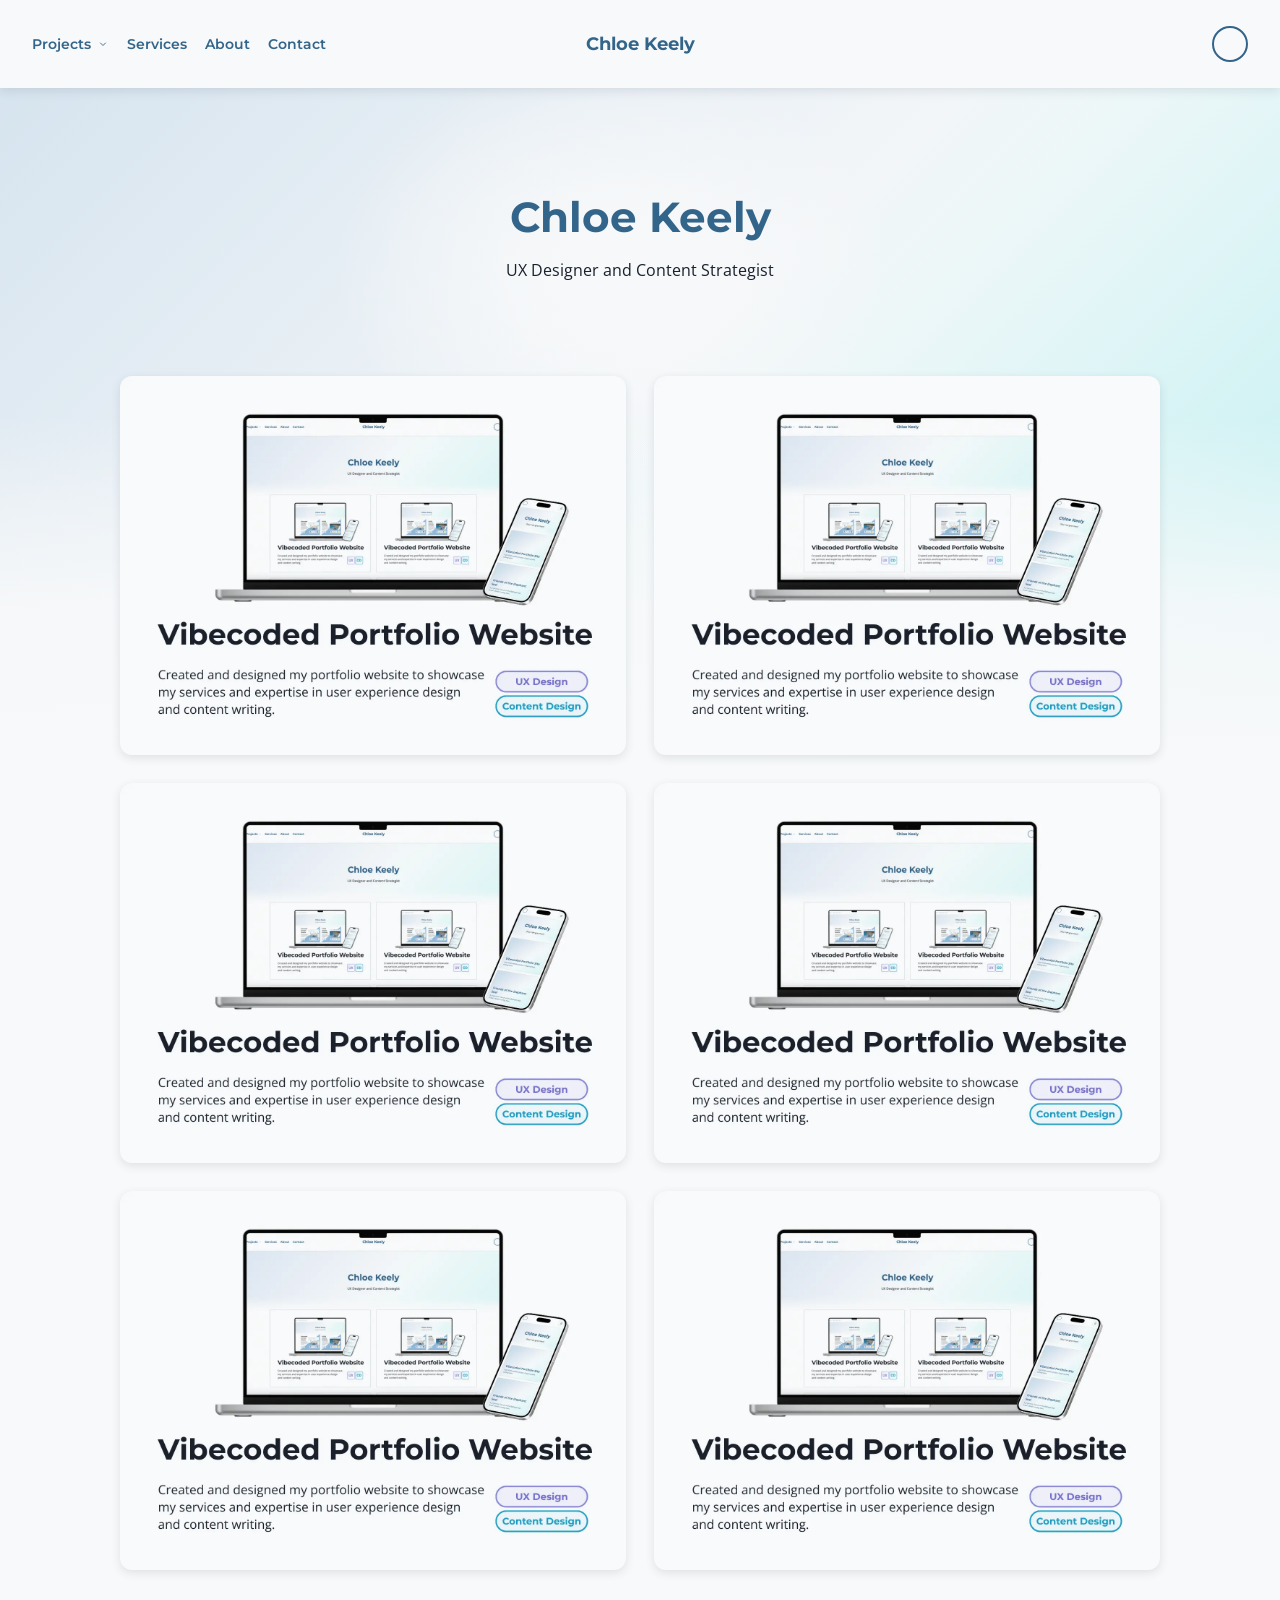
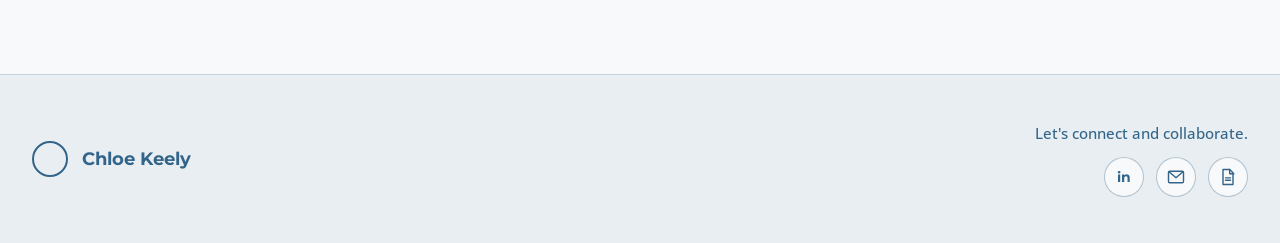
==== commit 1863f899: "Home Page Gradient Adjustment + Header Adjustment" ====
--- a/index.html
+++ b/index.html
@@ -9,7 +9,7 @@
 		<link href="https://fonts.googleapis.com/css2?family=Montserrat:wght@600;700&family=Open+Sans:wght@400;500;600;700&display=swap" rel="stylesheet">
 		<link rel="stylesheet" href="./style.css">
 	</head>
-	<body>
+	<body class="home-page">
 		<a class="skip-link" href="#main-content">Skip to main content</a>
 		<header class="site-header">
 			<nav class="site-nav" aria-label="Main navigation">
--- a/style.css
+++ b/style.css
@@ -66,7 +66,13 @@
 .site-header {
 	position: relative;
 	z-index: 2;
-	border-bottom: 1px solid rgb(51 101 138 / 20%);
+	border-bottom: 0;
+	box-shadow: 0 3px 10px rgb(38 60 74 / 12%);
+}
+
+body.home-page .site-header {
+	border-bottom: 0;
+	box-shadow: 0 3px 10px rgb(38 60 74 / 12%);
 }
 
 .site-footer {
@@ -1232,6 +1238,34 @@
 	line-height: 1.6;
 }
 
+body.home-page #main-content {
+	background:
+		linear-gradient(to bottom, transparent 0, transparent 48%, rgb(248 249 250 / 86%) 76%, var(--color-canvas) 100%),
+		radial-gradient(ellipse at 48% 180px, rgb(248 249 250 / 92%) 0, rgb(248 249 250 / 72%) 110px, transparent 280px),
+		linear-gradient(135deg, rgb(38 120 183 / 16%), transparent 58%),
+		linear-gradient(315deg, rgb(85 221 224 / 36%), transparent 52%),
+		var(--color-canvas);
+	background-repeat: no-repeat;
+	background-size: 100% 680px;
+}
+
+body.home-page .hero {
+	background: transparent;
+}
+
+@media (max-width: 760px) {
+	body.home-page #main-content {
+		background:
+			linear-gradient(to bottom, transparent 0, transparent 44%, rgb(248 249 250 / 88%) 74%, var(--color-canvas) 100%),
+			radial-gradient(ellipse at 47% 145px, rgb(248 249 250 / 92%) 0, rgb(248 249 250 / 72%) 95px, transparent 230px),
+			linear-gradient(135deg, rgb(38 120 183 / 16%), transparent 58%),
+			linear-gradient(315deg, rgb(85 221 224 / 36%), transparent 52%),
+			var(--color-canvas);
+		background-repeat: no-repeat;
+		background-size: 100% 760px;
+	}
+}
+
 @media (max-width: 960px) {
 	.site-nav {
 		width: min(100% - 40px, 600px);
